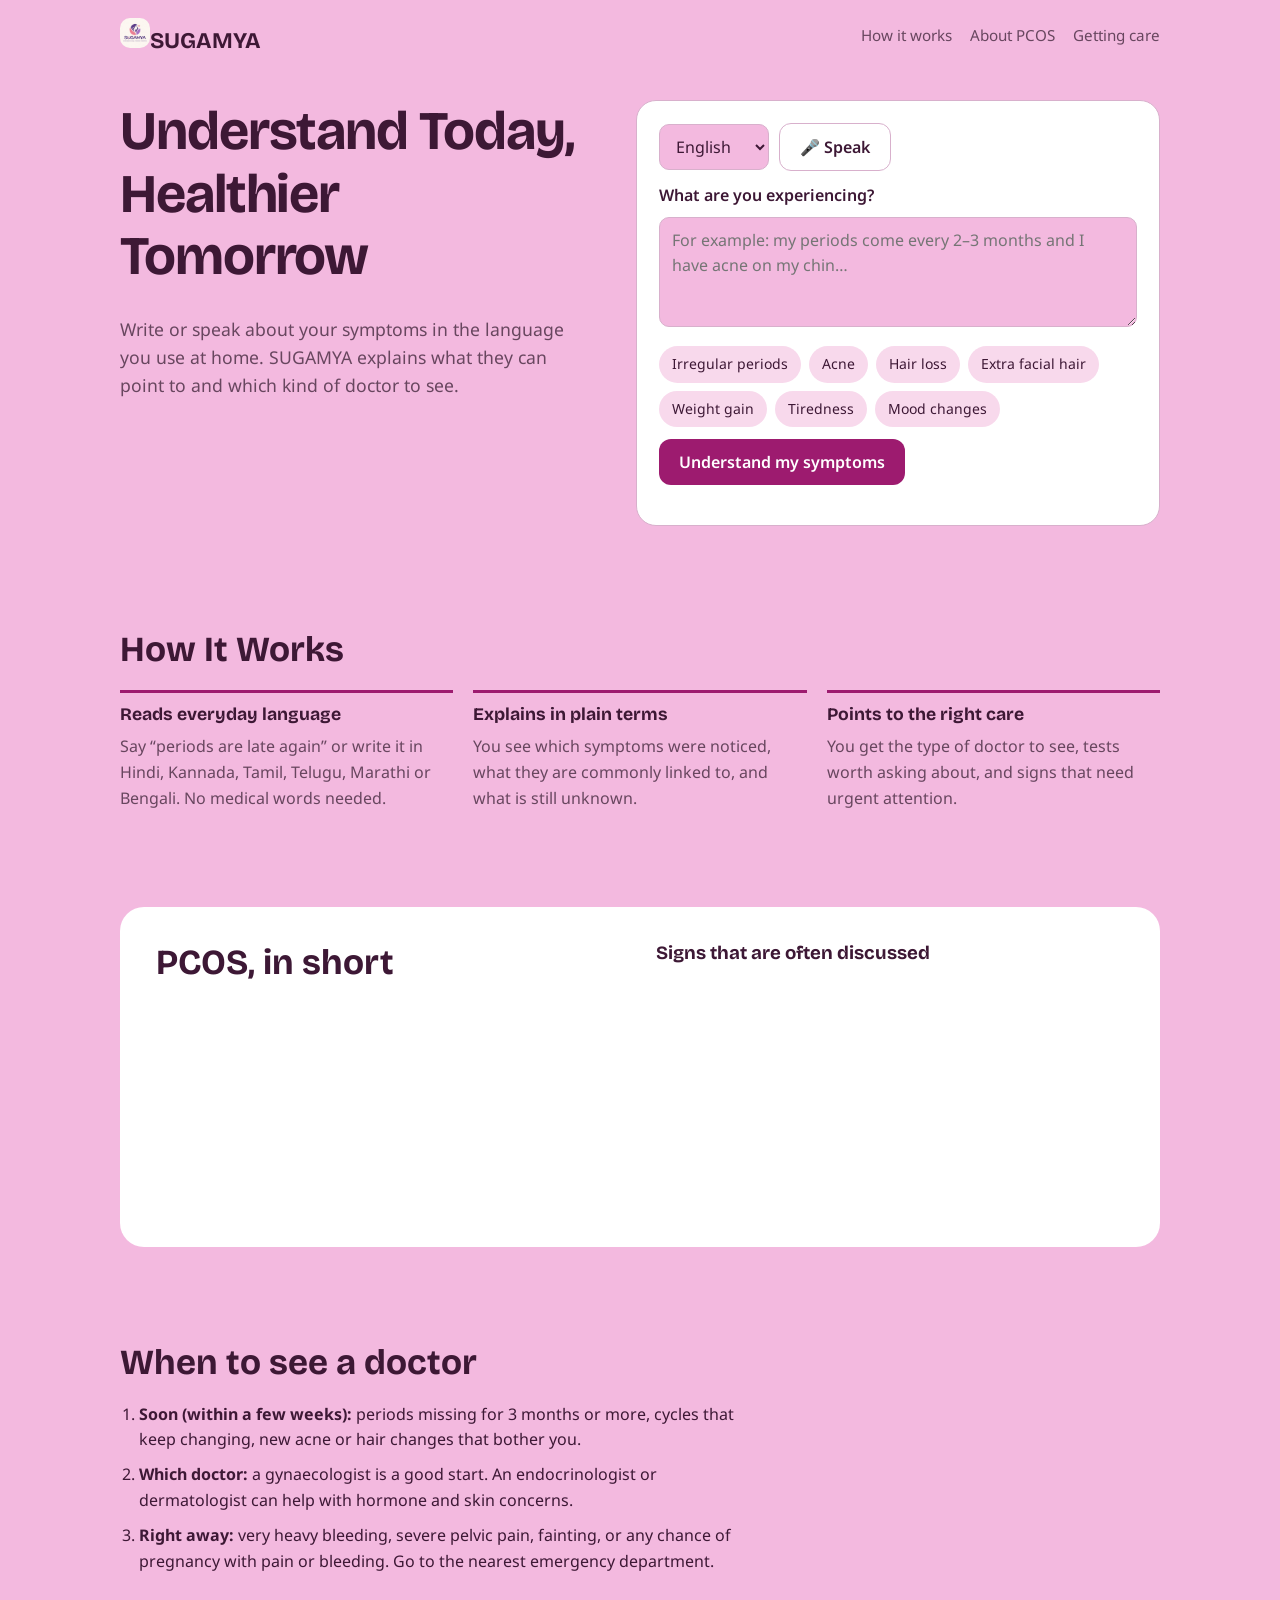
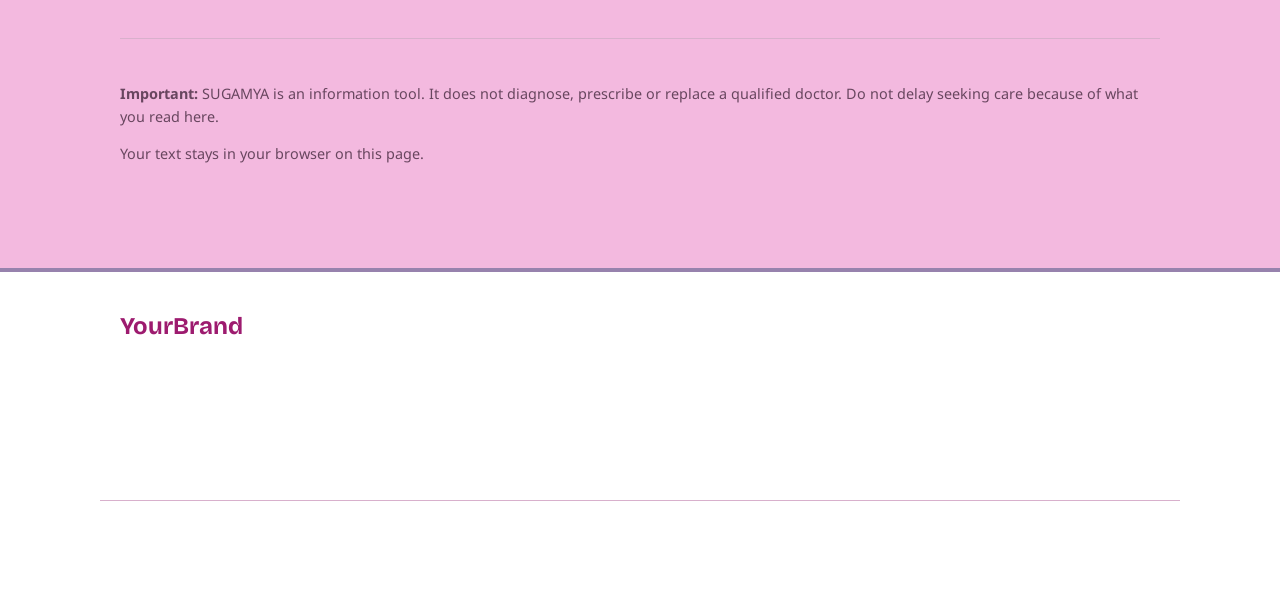
==== home.html @ 2d75c9bd "nav" ====
<!DOCTYPE html>
<html lang="en">
<head>
<meta charset="utf-8">
<meta name="viewport" content="width=device-width, initial-scale=1, viewport-fit=cover">
<title>SUGAMYA – Understand your symptoms</title>
<link rel="preconnect" href="https://fonts.googleapis.com">
<link href="https://fonts.googleapis.com/css2?family=Bricolage+Grotesque:wght@500;700&family=Noto+Sans:wght@400;500;600&display=swap" rel="stylesheet">
<link rel="stylesheet" href="home.css">
<link rel="shortcut icon" href="favicon.jpeg" type="image/x-icon">
</head>
<body>
<div class="wrap">
  <header class="top">
    <a class="brand" href="#"><img src="favicon.jpeg" alt="LOGO" id="logo">SUGAMYA</a>
    <nav aria-label="Main"><a href="#how">How it works</a><a href="#pcos">About PCOS</a><a href="info.html">Getting care</a></nav>
  </header>

  <main>
  <div class="hero" id="try">
    <div>
      <h1>Understand Today, Healthier Tomorrow</h1>
      <p class="lead">Write or speak about your symptoms in the language you use at home. SUGAMYA explains what they can point to and which kind of doctor to see.</p>
    </div>

    <div class="tool">
      <div class="row">
        <label for="lang" class="sr">Language</label>
        <select id="lang" aria-label="Language for voice input">
          <option value="en-IN">English</option><option value="hi-IN">हिंदी</option><option value="kn-IN">ಕನ್ನಡ</option>
          <option value="ta-IN">தமிழ்</option><option value="te-IN">తెలుగు</option><option value="mr-IN">मराठी</option><option value="bn-IN">বাংলা</option>
        </select>
        <button class="btn ghost" id="mic" type="button" aria-pressed="false">🎤 Speak</button>
      </div>
      <label for="symptoms">What are you experiencing?</label>
      <textarea id="symptoms" placeholder="For example: my periods come every 2–3 months and I have acne on my chin…"></textarea>
      <div class="chips" aria-label="Quick add">
        <button class="chip" type="button">Irregular periods</button>
        <button class="chip" type="button">Acne</button>
        <button class="chip" type="button">Hair loss</button>
        <button class="chip" type="button">Extra facial hair</button>
        <button class="chip" type="button">Weight gain</button>
        <button class="chip" type="button">Tiredness</button>
        <button class="chip" type="button">Mood changes</button>
      </div>
      <button class="btn" id="go" type="button">Understand my symptoms</button>
      <div id="result" aria-live="polite"></div>
    </div>
  </div>

  <section id="how">
    <h2>How It Works</h2>
    <div class="grid">
      <div><h3>Reads everyday language</h3><p>Say “periods are late again” or write it in Hindi, Kannada, Tamil, Telugu, Marathi or Bengali. No medical words needed.</p></div>
      <div><h3>Explains in plain terms</h3><p>You see which symptoms were noticed, what they are commonly linked to, and what is still unknown.</p></div>
      <div><h3>Points to the right care</h3><p>You get the type of doctor to see, tests worth asking about, and signs that need urgent attention.</p></div>
    </div>
  </section>

  <section id="pcos">
    <div class="pcos">
      <div>
        <h2>PCOS, in short</h2>
        <p style="color:white">Polycystic ovary syndrome (PCOS) is a common hormonal condition. Many people live with it for years before it is recognised, because the signs look different from person to person.</p>
        <p style="color:white;margin-bottom:0">Only a doctor can confirm it, usually with a history, blood tests and sometimes an ultrasound.</p>
      </div>
      <div>
        <h3>Signs that are often discussed</h3>
        <ul>
          <li>Periods that are infrequent, very irregular or absent</li>
          <li>Acne or oily skin that keeps coming back</li>
          <li>Thicker hair on the face, chest or belly</li>
          <li>Thinning hair on the scalp</li>
          <li>Weight gain, especially around the waist</li>
          <li>Darker, velvety skin on the neck or underarms</li>
        </ul>
        <p style="color:white;font-size:.9rem">Other conditions, such as thyroid problems, can look similar.</p>
      </div>
    </div>
  </section>

  <section id="care" class="care">
    <h2>When to see a doctor</h2>
    <ol>
      <li><strong>Soon (within a few weeks):</strong> periods missing for 3 months or more, cycles that keep changing, new acne or hair changes that bother you.</li>
      <li><strong>Which doctor:</strong> a gynaecologist is a good start. An endocrinologist or dermatologist can help with hormone and skin concerns.</li>
      <li><strong>Right away:</strong> very heavy bleeding, severe pelvic pain, fainting, or any chance of pregnancy with pain or bleeding. Go to the nearest emergency department.</li>
    </ol>
  </section>
  </main>

  <footer>
    <p><strong>Important:</strong> SUGAMYA is an information tool. It does not diagnose, prescribe or replace a qualified doctor. Do not delay seeking care because of what you read here.</p>
    <p>Your text stays in your browser on this page.</p>
  </footer>
</div>

<footer class="site-footer">
  <div class="wrap footer-content">
    <div class="footer-brand">
      <a href="#" class="brand">YourBrand</a>
      <p>Making information simple, accessible, and helpful for everyone.</p>
    </div>

    <div class="footer-links">
      <h3 class="heading">Quick Links</h3>
      <a href="#home">Home</a>
      <a href="#about">About</a>
      <a href="#care">Resources</a>
      <a href="mailto:hello@example.com">Contact</a>
    </div>

    <div class="footer-links">
      <h3>Follow Us</h3>
      <a href="#" target="_blank" rel="noopener noreferrer">Instagram</a>
      <a href="#" target="_blank" rel="noopener noreferrer">LinkedIn</a>
      <a href="#" target="_blank" rel="noopener noreferrer">Facebook</a>
    </div>
  </div>

  <div class="footer-bottom wrap">
    <p>&copy; <span id="current-year"></span> YourBrand. All rights reserved.</p>
    <a href="#top">Back to top ↑</a>
  </div>
</footer>

<script>
  document.getElementById("current-year").textContent =
    new Date().getFullYear();
</script>


<script src="home.js"></script>
</body>
</html>
---- home.css ----
:root {
  --bg: #F3B9DF;
  --surface: #FFFFFF;
  --ink: #3D1835;
  --muted: #68465F;
  --line: #D8B0CC;

  --accent: #9D1B6F;
  --accent-ink: #FFFFFF;
  --soft: #F8D9EC;

  --warn-bg: #FFF0E6;
  --warn: #B84305;

  --urgent-bg: #FCE4ED;
  --urgent: #9D1B6F;

  box-sizing: border-box;
  padding-top: env(safe-area-inset-top, 0px);
  padding-bottom: env(safe-area-inset-bottom, 0px);
}
@media (prefers-color-scheme: dark) {
  :root:not([data-theme="light"]) {
    --bg: #D4BBD0;
    --surface: #34263C;
    --ink: #9D1B6F;
    --muted: #251A2B;
    --line: #59415D;

    --accent: #F05B06;
    --accent-ink: #FFFFFF;
    --soft: #493044;

    --warn-bg: #4A2B1D;
    --warn: #FFC08F;

    --urgent-bg: #4D203D;
    --urgent: #F3B9DF;
  }
}

:root[data-theme="dark"] {
  --bg: #251A2B;
  --surface: #34263C;
  --ink: #FFF0FA;
  --muted: #D4BBD0;
  --line: #59415D;

  --accent: #F05B06;
  --accent-ink: #FFFFFF;
  --soft: #493044;

  --warn-bg: #4A2B1D;
  --warn: #FFC08F;

  --urgent-bg: #4D203D;
  --urgent: #F3B9DF;
}
html{scroll-padding-top:env(safe-area-inset-top,0px);scroll-behavior:smooth}
*{box-sizing:border-box}
#logo{width: 30px;border-radius: 10px;}
body{margin:0;background:var(--bg);color:var(--ink);font:400 1rem/1.6 "Noto Sans",system-ui,sans-serif}
h1,h2,h3{font-family:"Bricolage Grotesque","Noto Sans",system-ui,sans-serif;line-height:1.15;margin:0 0 .5em}
a{color:var(--accent)}
:focus-visible{outline:3px solid var(--accent);outline-offset:2px}
.wrap{max-width:1080px;margin:0 auto;padding:0 20px}
.notice{background:var(--warn-bg);color:var(--warn);font-size:.875rem;text-align:center;padding:8px 16px}
header.top{display:flex;justify-content:space-between;align-items:center;padding:18px 0}
.brand{font:700 1.4rem "Bricolage Grotesque",sans-serif;text-decoration:none;color:var(--ink)}
nav a{margin-left:18px;color:var(--muted);text-decoration:none;font-size:.95rem}
nav a:hover{color:var(--ink)}
.hero{display:grid;grid-template-columns:1fr 1.1fr;gap:40px;padding:28px 0 56px;align-items:start}
.hero h1{font-size:clamp(2.1rem,5vw,3.4rem);font-weight:700;letter-spacing:-.02em}
.hero p.lead{color:var(--muted);font-size:1.1rem;max-width:46ch}
.langs{display:flex;flex-wrap:wrap;gap:8px;margin-top:20px}
.langs span{border:1px solid var(--line);border-radius:999px;padding:4px 12px;font-size:.9rem;background:var(--surface)}
.tool{background:var(--surface);border: 1px solid var(--line);border-radius:20px;padding:22px}
.tool label{font-weight:600;display:block;margin-bottom:8px}
.row{display:flex;gap:10px;flex-wrap:wrap;align-items:center;margin-bottom:12px}
select,textarea{font:inherit;color:var(--ink);background:var(--bg);border:1px solid var(--line);border-radius:10px;padding:10px 12px}
textarea{width:100%;min-height:110px;resize:vertical}
.chips{display:flex;flex-wrap:wrap;gap:8px;margin:12px 0}
.chip{font:inherit;font-size:.875rem;color:var(--ink);background:var(--soft);border:1px solid transparent;border-radius:999px;padding:6px 12px;cursor:pointer}
.chip:hover{border-color:var(--accent)}
.btn{font:600 1rem "Noto Sans",sans-serif;background:var(--accent);color:var(--accent-ink);border:0;border-radius:12px;padding:12px 20px;cursor:pointer}
.btn.ghost{background:transparent;color:var(--ink);border:1px solid var(--line)}
.btn:hover{filter:brightness(1.07)}
#result{margin-top:18px}
.card{border-radius:14px;padding:16px 18px;margin-top:12px;border:1px solid var(--line);background:var(--bg)}
.card.urgent{background:var(--urgent-bg);color:var(--urgent);border-color:transparent}
.card.warn{background:var(--warn-bg);color:var(--warn);border-color:transparent}
.card h3{font-size:1.05rem;margin-bottom:.35em}
.card ul{margin:.3em 0 0;padding-left:1.2em}
.found{display:flex;flex-wrap:wrap;gap:6px;margin:6px 0 0}
.found b{background:var(--soft);border-radius:8px;padding:2px 10px;font-weight:500;font-size:.9rem}
section{padding:48px 0}
section h2{font-size:clamp(1.5rem,3.4vw,2.2rem)}
.grid{display:grid;grid-template-columns:repeat(3,1fr);gap:20px;margin-top:20px}
.grid>div{border-top:3px solid var(--accent);padding-top:12px}
.grid h3{font-size:1.1rem}
.grid p{color:var(--muted);margin:0}
.pcos{background:var(--surface);border-radius:24px;padding:36px;display:grid;grid-template-columns:1fr 1fr;gap:32px}
.pcos ul{margin:0;padding-left:1.2em;color:white}
.pcos li{margin-bottom:.4em}
.care ol{padding-left:1.2em;max-width:70ch}
.care li{margin-bottom:.6em}
footer{border-top:1px solid var(--line);padding:28px 0 40px;color:var(--muted);font-size:.9rem}
.sr{position:absolute;left:-9999px}
@media (max-width:820px){
  .hero,.pcos{grid-template-columns:1fr}.grid{grid-template-columns:1fr}.pcos{padding:22px}
  nav a{margin-left:12px}
}
@media (prefers-reduced-motion:reduce){html{scroll-behavior:auto}}
/* Footer */
.site-footer {
  background: var(--surface);
  border-top: 4px solid #9782AD;
  margin-top: 48px;
  padding-top: 40px;
}

.footer-content {
  display: grid;
  grid-template-columns: 2fr 1fr 1fr;
  gap: 40px;
  padding-bottom: 32px;
}
.heading{
    color : #9D1B6F;
}
.footer-brand .brand {
  color: #9D1B6F;
  font-size: 1.5rem;
}

.footer-brand p {
  color: white;
  max-width: 38ch;
  margin-top: 12px;
}

.footer-links {
  display: flex;
  flex-direction: column;
  gap: 10px;
}

.footer-links h3 {
  color: white;
  font-size: 1rem;
  margin-bottom: 6px;
}

.footer-links a {
  color: white;
  text-decoration: none;
  transition: color 0.2s ease;
}


.footer-bottom {
  display: flex;
  justify-content: space-between;
  align-items: center;
  gap: 16px;
  flex-wrap: wrap;
  border-top: 1px solid var(--line);
  padding-top: 18px;
  padding-bottom: 20px;
  color: white;
  font-size: 0.875rem;
}

.footer-bottom p {
  margin: 0;
}

.footer-bottom a {
  color: white;
  text-decoration: none;
  font-weight: 600;
}


/* Mobile responsive footer */
@media (max-width: 820px) {
  .footer-content {
    grid-template-columns: 1fr 1fr;
    gap: 28px;
  }

  .footer-brand {
    grid-column: 1 / -1;
  }
}

@media (max-width: 480px) {
  .footer-content {
    grid-template-columns: 1fr;
    gap: 24px;
  }

  .footer-brand {
    grid-column: auto;
  }

  .footer-bottom {
    flex-direction: column;
    align-items: flex-start;
    gap: 8px;
  }
}
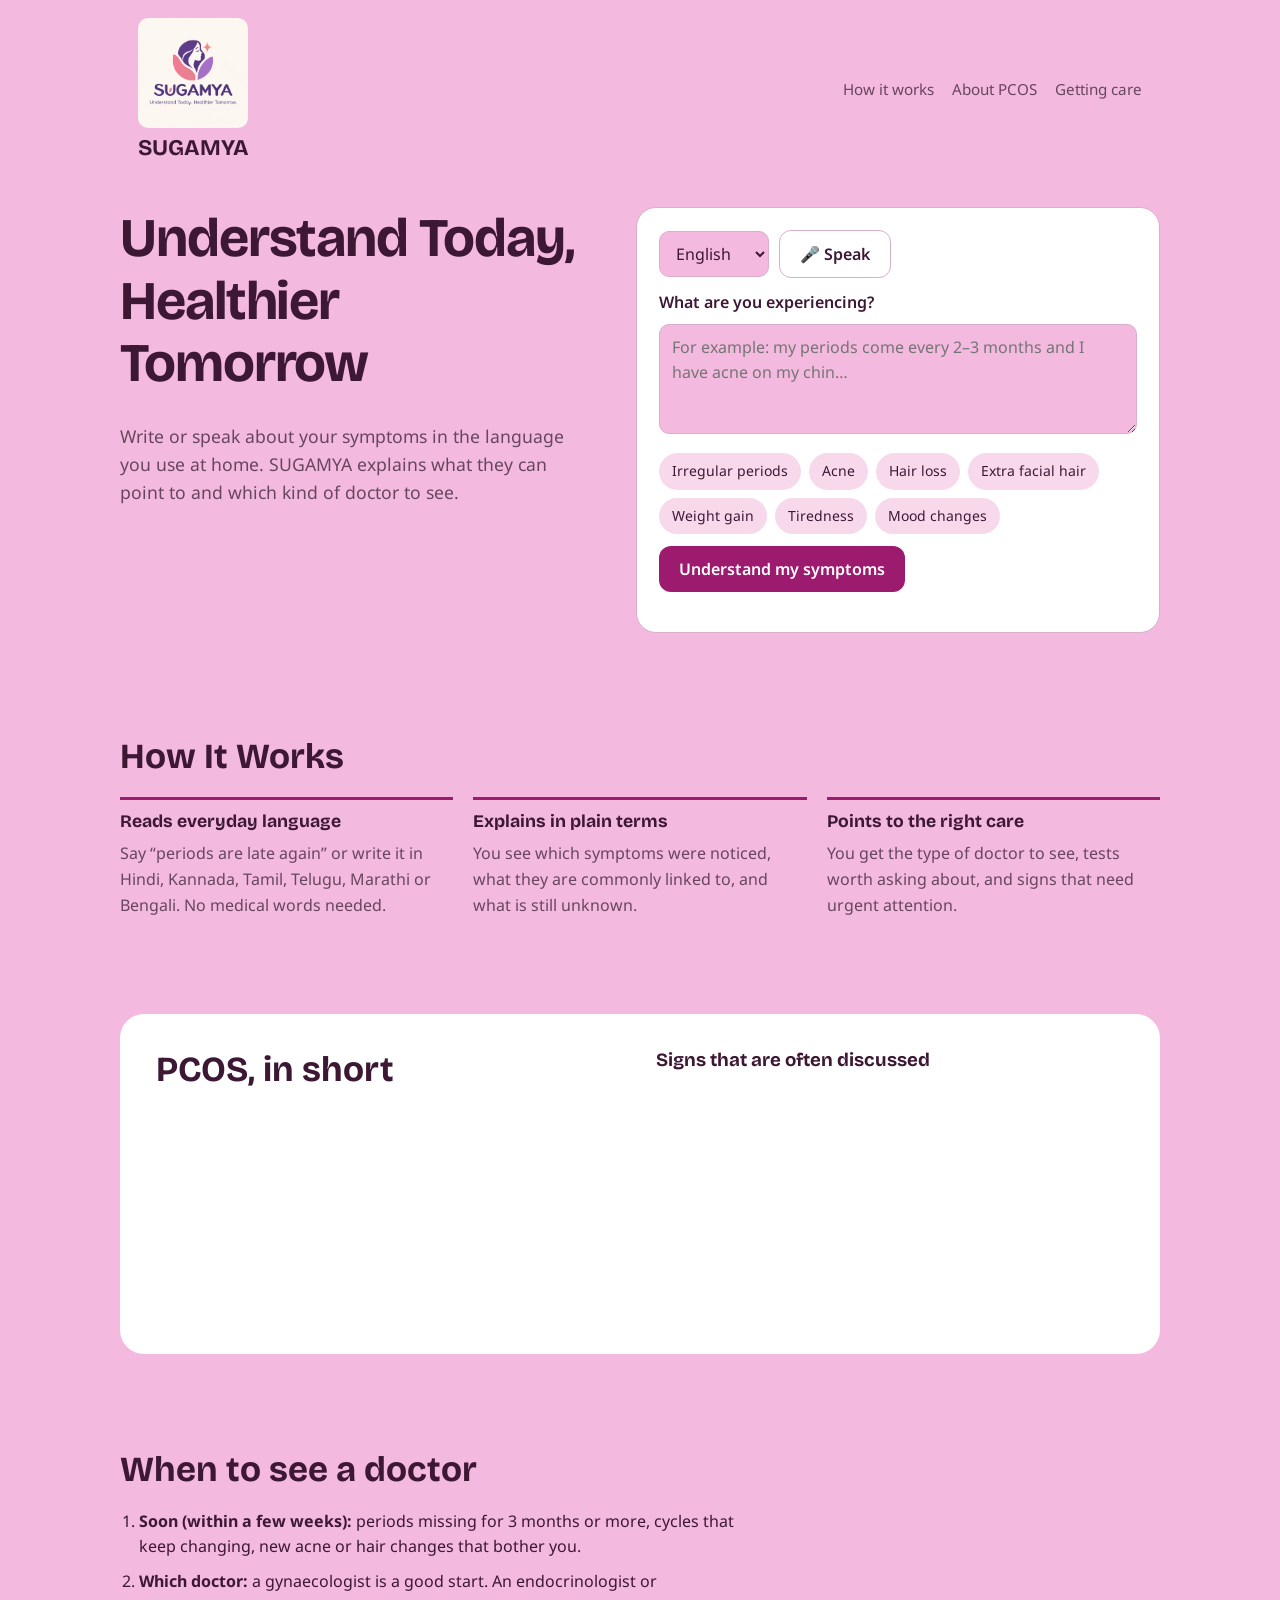
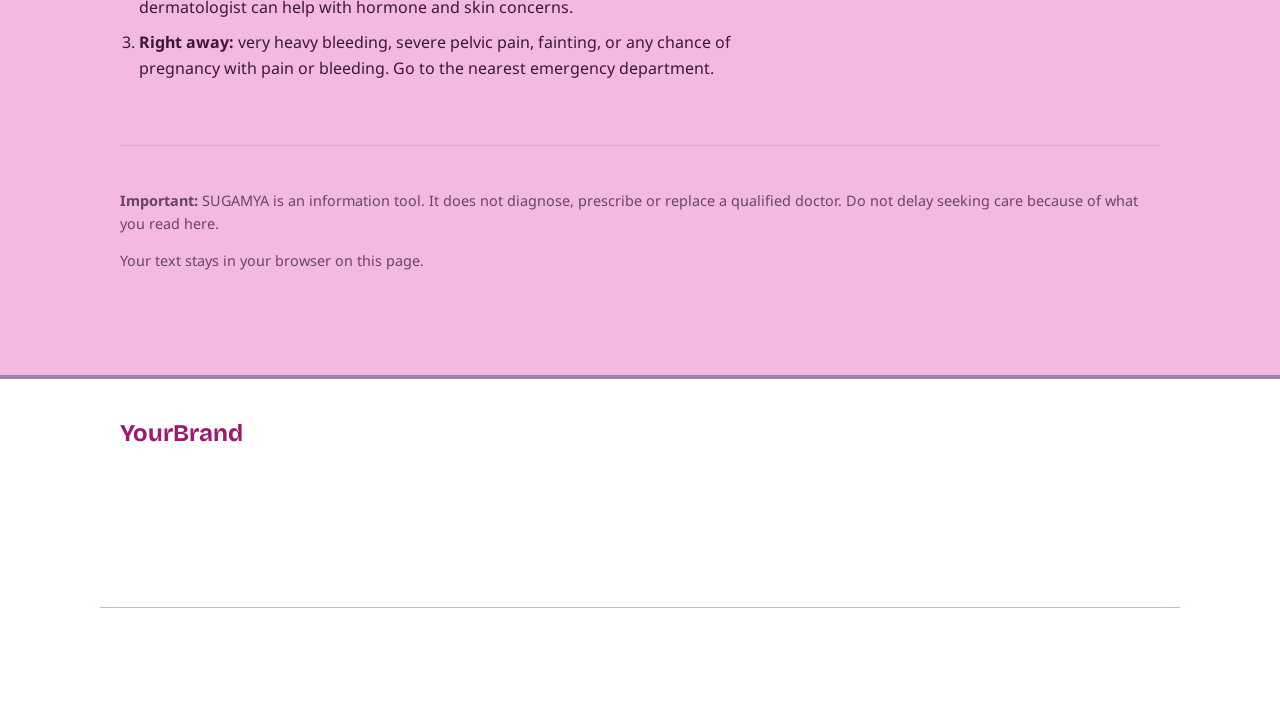
==== commit 3433b187: "update" ====
--- a/home.html
+++ b/home.html
@@ -12,8 +12,8 @@
 <body>
 <div class="wrap">
   <header class="top">
-    <a class="brand" href="#"><img src="favicon.jpeg" alt="LOGO" id="logo">SUGAMYA</a>
-    <nav aria-label="Main"><a href="#how">How it works</a><a href="#pcos">About PCOS</a><a href="info.html">Getting care</a></nav>
+    <a class="brand" href="#"><img src="favicon.jpeg" alt="LOGO" id="logo"><br>SUGAMYA</a>
+    <nav aria-label="Main"><a href="#how">How it works</a><a href="index.html">About PCOS</a><a href="info.html">Getting care</a></nav>
   </header>
 
   <main>
--- a/home.css
+++ b/home.css
@@ -58,14 +58,17 @@
 }
 html{scroll-padding-top:env(safe-area-inset-top,0px);scroll-behavior:smooth}
 *{box-sizing:border-box}
-#logo{width: 30px;border-radius: 10px;}
+#logo{width: 110px;border-radius: 10px;}
+header a {
+  font-size: 20px;
+}
 body{margin:0;background:var(--bg);color:var(--ink);font:400 1rem/1.6 "Noto Sans",system-ui,sans-serif}
 h1,h2,h3{font-family:"Bricolage Grotesque","Noto Sans",system-ui,sans-serif;line-height:1.15;margin:0 0 .5em}
 a{color:var(--accent)}
 :focus-visible{outline:3px solid var(--accent);outline-offset:2px}
 .wrap{max-width:1080px;margin:0 auto;padding:0 20px}
 .notice{background:var(--warn-bg);color:var(--warn);font-size:.875rem;text-align:center;padding:8px 16px}
-header.top{display:flex;justify-content:space-between;align-items:center;padding:18px 0}
+header.top{display:flex;justify-content:space-between;align-items:center;padding:18px }
 .brand{font:700 1.4rem "Bricolage Grotesque",sans-serif;text-decoration:none;color:var(--ink)}
 nav a{margin-left:18px;color:var(--muted);text-decoration:none;font-size:.95rem}
 nav a:hover{color:var(--ink)}
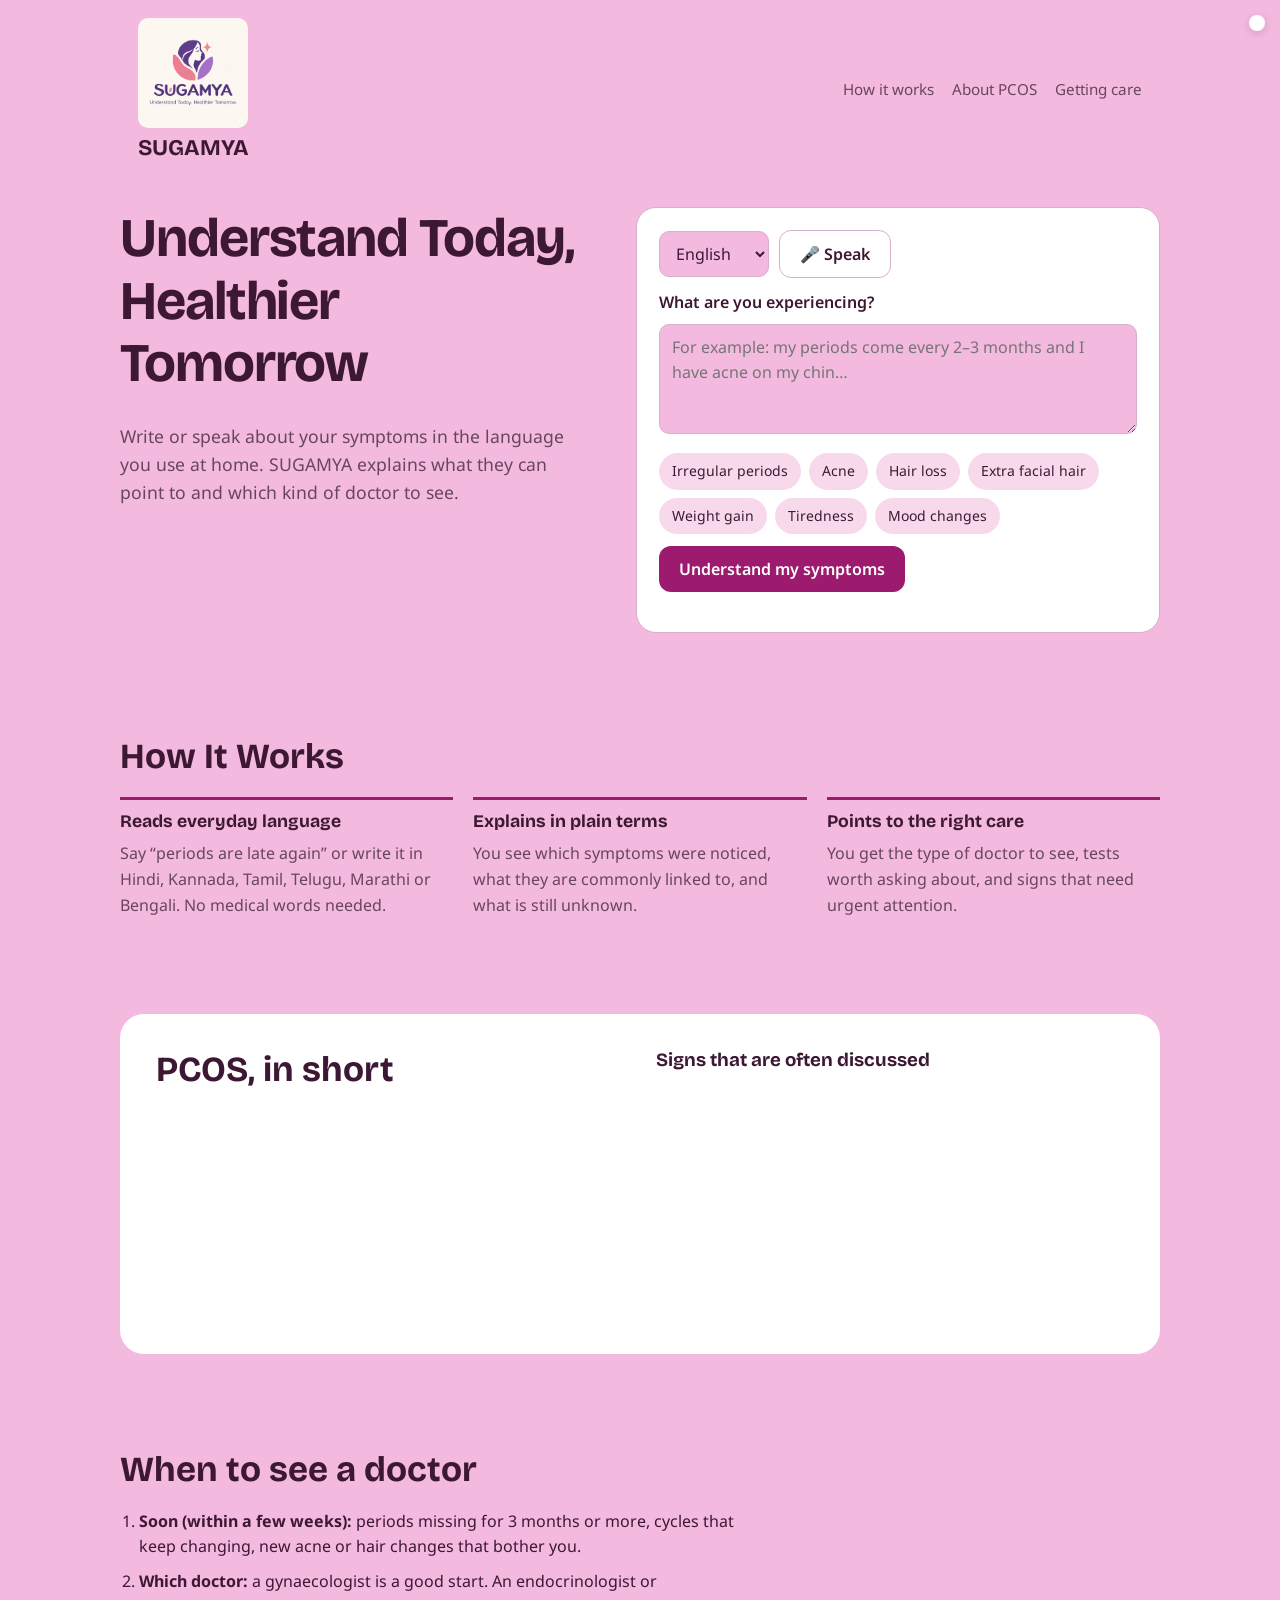
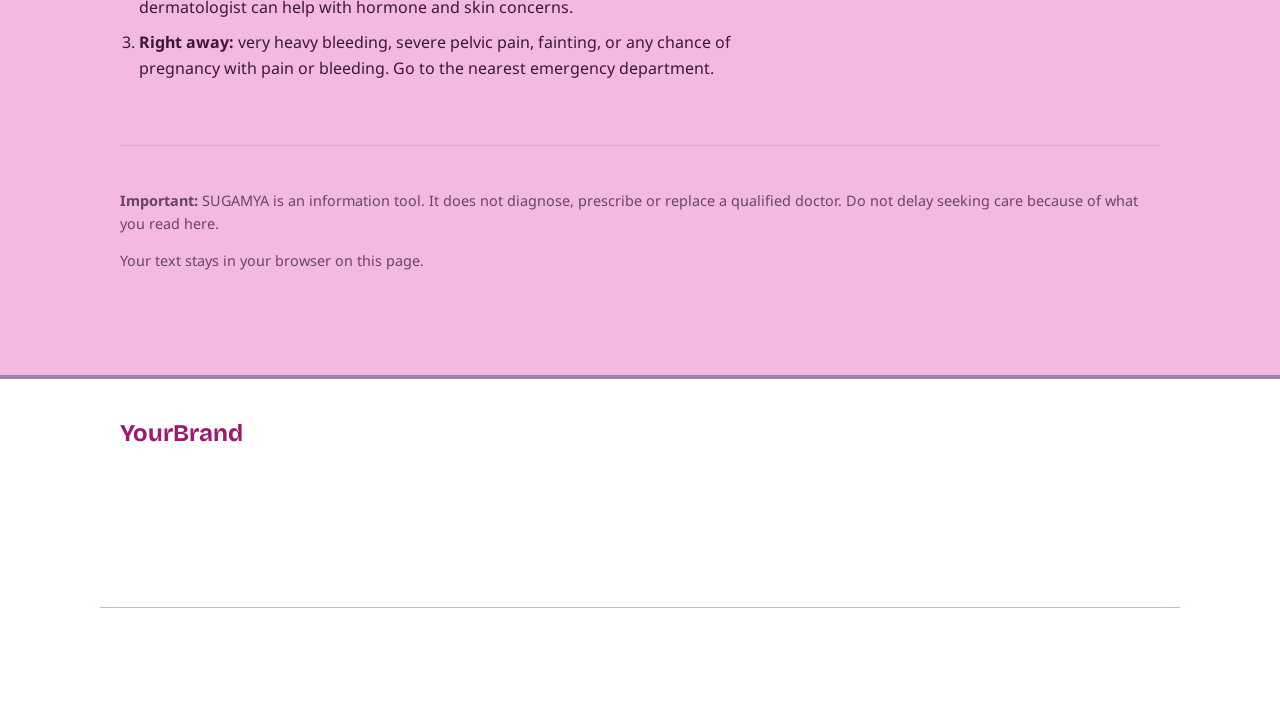
==== commit 20577a29: "lang translate" ====
--- a/home.html
+++ b/home.html
@@ -10,6 +10,42 @@
 <link rel="shortcut icon" href="favicon.jpeg" type="image/x-icon">
 </head>
 <body>
+  
+<!-- Google Translate Button -->
+<div id="google_translate_button"></div>
+
+<style>
+  #google_translate_button {
+    position: fixed;
+    top: 15px;
+    right: 15px;
+    z-index: 9999;
+    background: white;
+    padding: 8px;
+    border-radius: 8px;
+    box-shadow: 0 2px 8px rgba(0,0,0,0.15);
+  }
+</style>
+
+<script>
+  function googleTranslateElementInit() {
+    new google.translate.TranslateElement(
+      {
+        pageLanguage: 'en',
+        includedLanguages: 'en,hi,kn,ta,te,ml,mr,bn,gu,es,fr,de,ar',
+        layout: google.translate.TranslateElement.InlineLayout.SIMPLE,
+        autoDisplay: false
+      },
+      'google_translate_button'
+    );
+  }
+</script>
+
+<script
+  src="https://translate.google.com/translate_a/element.js?cb=googleTranslateElementInit">
+</script>
+</body>
+
 <div class="wrap">
   <header class="top">
     <a class="brand" href="#"><img src="favicon.jpeg" alt="LOGO" id="logo"><br>SUGAMYA</a>
